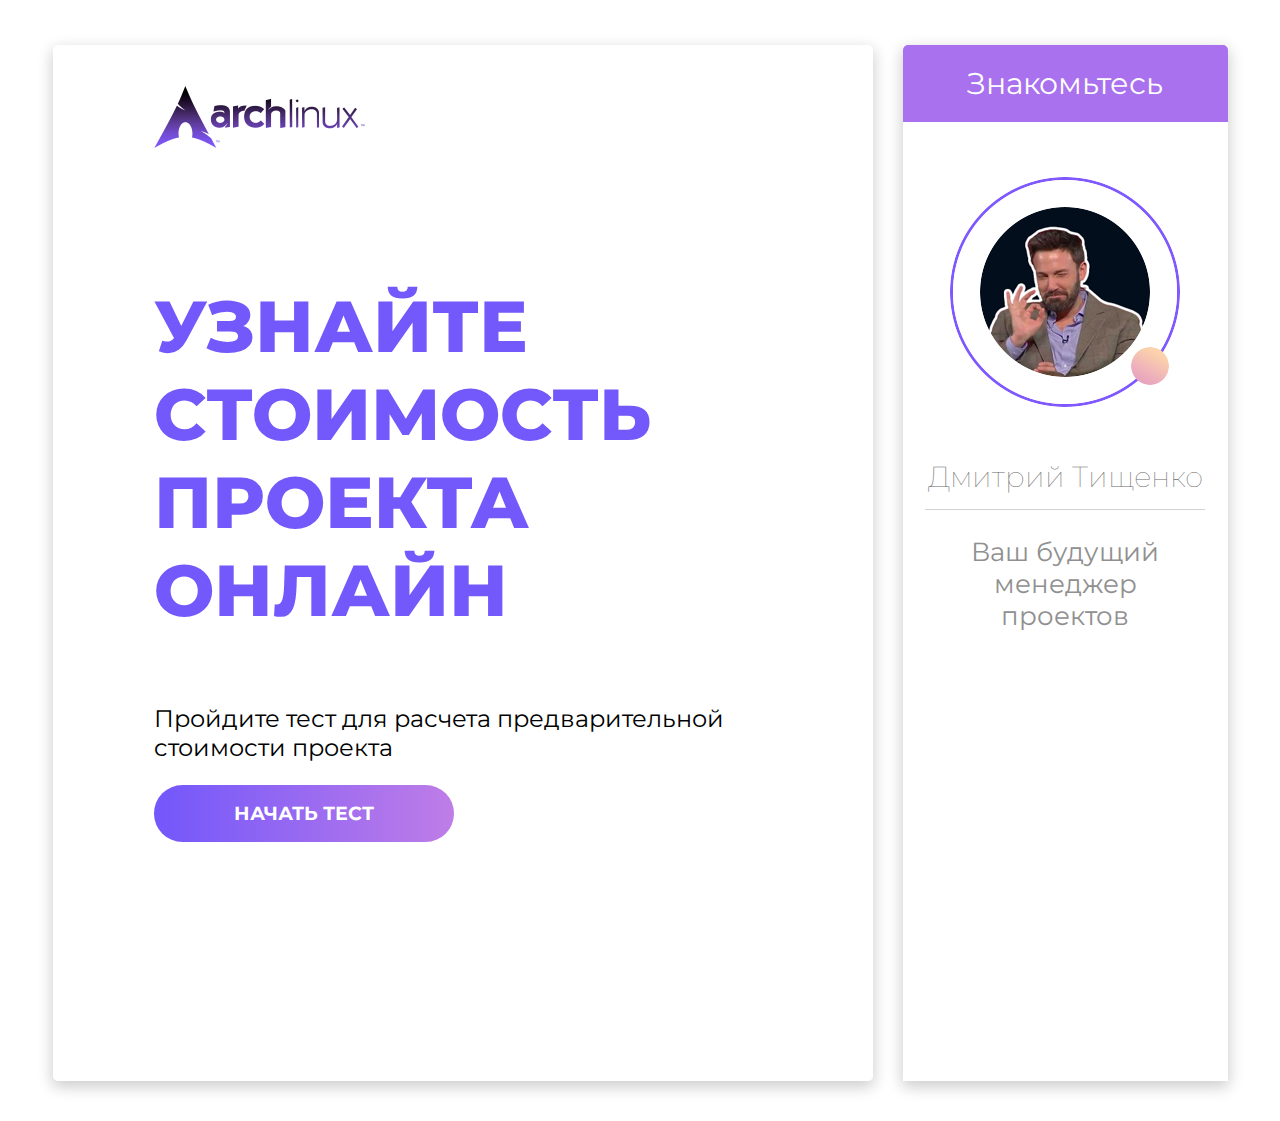
==== index.html @ 6089a8a8 "first commit" ====
<!DOCTYPE html>
<html lang="en">
<head>
	<meta charset="UTF-8">
	<title>Document</title>
	<link rel="stylesheet" type="text/css" href="css/style.css">
	<meta name="viewport" content="width=device-width">
	<link href="https://fonts.googleapis.com/css?family=Montserrat:400,500,700,900&display=swap" rel="stylesheet">
</head>
<body>
	<div class="mainContent">
		<div class="container">
			<div class="mainContent__list">
				<div class="mainContent__firstItem">
					<img src="img/logo.png">
					<h3>Узнайте стоимость проекта <br>онлайн</h3>
					<p>Пройдите тест для расчета предварительной <br>cтоимости проекта</p>
					<div class="button">
						<a href="project.html">Начать тест</a>
						<!-- <img src="img/background.png"> -->
					</div>
				</div>

				<div class="mainContent__secondItem">
					<div class="acquaintance">
						<span>Знакомьтесь</span>
					</div>
					<img src="img/man.png">
					<h5>Дмитрий Тищенко</h5>
					<div class="line"></div>
					<p>Ваш будущий <br>менеджер <br>проектов</p>
				</div>
			</div>
		</div>
	</div>
	
</body>
</html>
---- css/style.css ----
body {
  margin: 0;
  padding: 0; }

.container {
  max-width: 1175px;
  width: 100%;
  margin: 0 auto;
  display: -webkit-box;
  display: -ms-flexbox;
  display: flex;
  -webkit-box-pack: justify;
  -ms-flex-pack: justify;
  justify-content: space-between;
  -ms-flex-wrap: wrap;
  flex-wrap: wrap; }

.mainContent .mainContent__list {
  display: -webkit-box;
  display: -ms-flexbox;
  display: flex;
  -webkit-box-pack: justify;
  -ms-flex-pack: justify;
  justify-content: space-between;
  width: 100%;
  margin-top: 45px;
  margin-bottom: 40px; }
  .mainContent .mainContent__list .mainContent__firstItem {
    max-width: 770px;
    width: 100%;
    border: 1px solid #fff;
    padding-left: 100px;
    border-radius: 5px;
    -webkit-box-shadow: 0px 5px 14.4px 0.6px rgba(0, 0, 0, 0.2);
    box-shadow: 0px 5px 14.4px 0.6px rgba(0, 0, 0, 0.2); }
    .mainContent .mainContent__list .mainContent__firstItem img {
      margin-top: 40px; }
    .mainContent .mainContent__list .mainContent__firstItem h3 {
      font-size: 72px;
      color: #7358fb;
      font-family: Montserrat, "Black";
      font-weight: 800;
      text-transform: uppercase;
      margin-top: 130px;
      margin-bottom: 70px; }
    .mainContent .mainContent__list .mainContent__firstItem p {
      font-size: 24px;
      font-family: Montserrat, "Medium"; }
    .mainContent .mainContent__list .mainContent__firstItem .button {
      margin-top: 40px;
      margin-bottom: 255px; }
      .mainContent .mainContent__list .mainContent__firstItem .button a {
        width: 310px;
        text-decoration: none;
        color: #fff;
        font-size: 19px;
        font-family: Montserrat, "Black";
        font-weight: bold;
        padding: 17px 80px;
        text-transform: uppercase;
        border: none;
        border-radius: 40px;
        background-image: -webkit-linear-gradient(0deg, #7257fb 0%, #bf7de7 100%); }
  .mainContent .mainContent__list .mainContent__secondItem {
    width: 530px;
    text-align: center;
    margin-left: 30px;
    border: 1px solid #fff;
    border: 5px;
    -webkit-box-shadow: 0px 5px 14.4px 0.6px rgba(0, 0, 0, 0.2);
    box-shadow: 0px 5px 14.4px 0.6px rgba(0, 0, 0, 0.2); }
    .mainContent .mainContent__list .mainContent__secondItem .acquaintance {
      background: #a971ed;
      color: #fff;
      font-size: 30px;
      text-align: center;
      padding: 20px 0;
      border-top-left-radius: 5px;
      border-top-right-radius: 5px; }
      .mainContent .mainContent__list .mainContent__secondItem .acquaintance span {
        margin-top: 0;
        font-family: Montserrat, "Regular"; }
    .mainContent .mainContent__list .mainContent__secondItem img {
      margin-top: 55px; }
    .mainContent .mainContent__list .mainContent__secondItem h5 {
      font-size: 29px;
      margin-bottom: 0;
      font-family: Montserrat, "Regular";
      font-weight: 100;
      margin-bottom: 15px;
      color: #696969; }
    .mainContent .mainContent__list .mainContent__secondItem .line {
      border-bottom: 1px solid #d2d2d2;
      width: 280px;
      margin: 0 auto; }
    .mainContent .mainContent__list .mainContent__secondItem p {
      font-size: 26px;
      color: #909090;
      font-family: Montserrat, "Regular"; }

@media (max-width: 800px) {
  .mainContent .mainContent__list .mainContent__secondItem h5 {
    color: red; } }
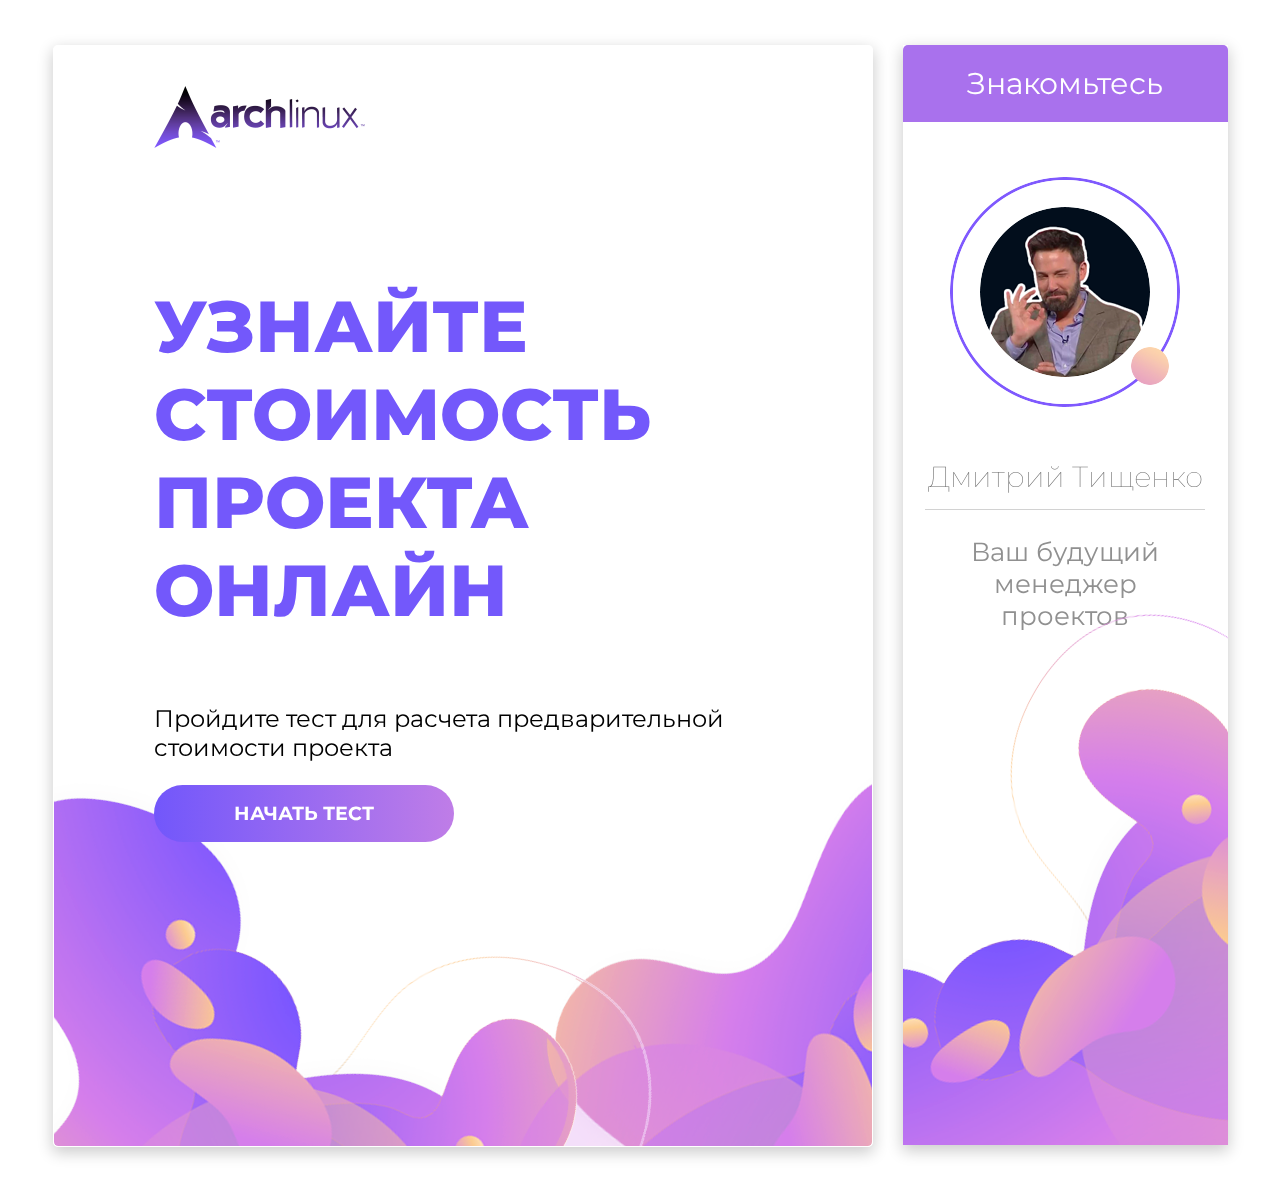
==== commit b5805d4a: "third commit" ====
--- a/index.html
+++ b/index.html
@@ -2,7 +2,7 @@
 <html lang="en">
 <head>
 	<meta charset="UTF-8">
-	<title>Document</title>
+	<title>archlinux</title>
 	<link rel="stylesheet" type="text/css" href="css/style.css">
 	<meta name="viewport" content="width=device-width">
 	<link href="https://fonts.googleapis.com/css?family=Montserrat:400,500,700,900&display=swap" rel="stylesheet">
@@ -17,10 +17,9 @@
 					<p>Пройдите тест для расчета предварительной <br>cтоимости проекта</p>
 					<div class="button">
 						<a href="project.html">Начать тест</a>
-						<!-- <img src="img/background.png"> -->
 					</div>
+					<img src="img/background.png" id="mainbg">
 				</div>
-
 				<div class="mainContent__secondItem">
 					<div class="acquaintance">
 						<span>Знакомьтесь</span>
@@ -29,6 +28,7 @@
 					<h5>Дмитрий Тищенко</h5>
 					<div class="line"></div>
 					<p>Ваш будущий <br>менеджер <br>проектов</p>
+					<img src="img/manbg.png" id="bottonimg">
 				</div>
 			</div>
 		</div>
--- a/css/style.css
+++ b/css/style.css
@@ -28,11 +28,14 @@
   .mainContent .mainContent__list .mainContent__firstItem {
     max-width: 770px;
     width: 100%;
+    height: 1100px;
     border: 1px solid #fff;
     padding-left: 100px;
     border-radius: 5px;
     -webkit-box-shadow: 0px 5px 14.4px 0.6px rgba(0, 0, 0, 0.2);
-    box-shadow: 0px 5px 14.4px 0.6px rgba(0, 0, 0, 0.2); }
+    box-shadow: 0px 5px 14.4px 0.6px rgba(0, 0, 0, 0.2);
+    overflow-x: scroll;
+    overflow-y: hidden; }
     .mainContent .mainContent__list .mainContent__firstItem img {
       margin-top: 40px; }
     .mainContent .mainContent__list .mainContent__firstItem h3 {
@@ -61,14 +64,24 @@
         border: none;
         border-radius: 40px;
         background-image: -webkit-linear-gradient(0deg, #7257fb 0%, #bf7de7 100%); }
+    .mainContent .mainContent__list .mainContent__firstItem #mainbg {
+      display: block;
+      position: relative;
+      right: 186px;
+      bottom: 323px;
+      margin-top: 0;
+      z-index: -1; }
   .mainContent .mainContent__list .mainContent__secondItem {
     width: 530px;
+    height: 1100px;
     text-align: center;
     margin-left: 30px;
     border: 1px solid #fff;
     border: 5px;
     -webkit-box-shadow: 0px 5px 14.4px 0.6px rgba(0, 0, 0, 0.2);
-    box-shadow: 0px 5px 14.4px 0.6px rgba(0, 0, 0, 0.2); }
+    box-shadow: 0px 5px 14.4px 0.6px rgba(0, 0, 0, 0.2);
+    overflow-x: scroll;
+    overflow-y: hidden; }
     .mainContent .mainContent__list .mainContent__secondItem .acquaintance {
       background: #a971ed;
       color: #fff;
@@ -97,7 +110,50 @@
       font-size: 26px;
       color: #909090;
       font-family: Montserrat, "Regular"; }
+    .mainContent .mainContent__list .mainContent__secondItem #bottonimg {
+      display: block;
+      position: relative;
+      right: 170px;
+      bottom: 45px;
+      margin-top: 0; }
+
+@media (max-width: 1150px) {
+  .mainContent .mainContent__list {
+    text-align: center;
+    -ms-flex-wrap: wrap;
+    flex-wrap: wrap; }
+    .mainContent .mainContent__list .mainContent__firstItem {
+      margin: 0 auto;
+      padding-left: 0; }
+      .mainContent .mainContent__list .mainContent__firstItem h3 {
+        font-size: 40px;
+        margin-top: 60px;
+        margin-bottom: 40px; }
+      .mainContent .mainContent__list .mainContent__firstItem .mainProject__item {
+        padding-left: 0; }
+    .mainContent .mainContent__list .mainContent__secondItem {
+      max-width: 480px;
+      width: 100%;
+      margin: 0 auto;
+      margin-top: 50px; } }
 
 @media (max-width: 800px) {
-  .mainContent .mainContent__list .mainContent__secondItem h5 {
-    color: red; } }
+  .mainContent .mainContent__list .mainProject {
+    margin: 0 auto; }
+    .mainContent .mainContent__list .mainProject .mainProject__item {
+      margin-left: auto;
+      margin: 0 auto; } }
+
+@media (max-width: 480px) {
+  .mainContent .mainContent__list .mainContent__firstItem {
+    height: 700px;
+    margin: 0 auto; }
+    .mainContent .mainContent__list .mainContent__firstItem .button a {
+      padding: 17px 50px;
+      font-size: 14px; }
+    .mainContent .mainContent__list .mainContent__firstItem h3 {
+      font-size: 17px; }
+    .mainContent .mainContent__list .mainContent__firstItem p {
+      font-size: 14px; }
+  .mainContent .mainContent__list .mainContent__secondItem {
+    display: none; } }
